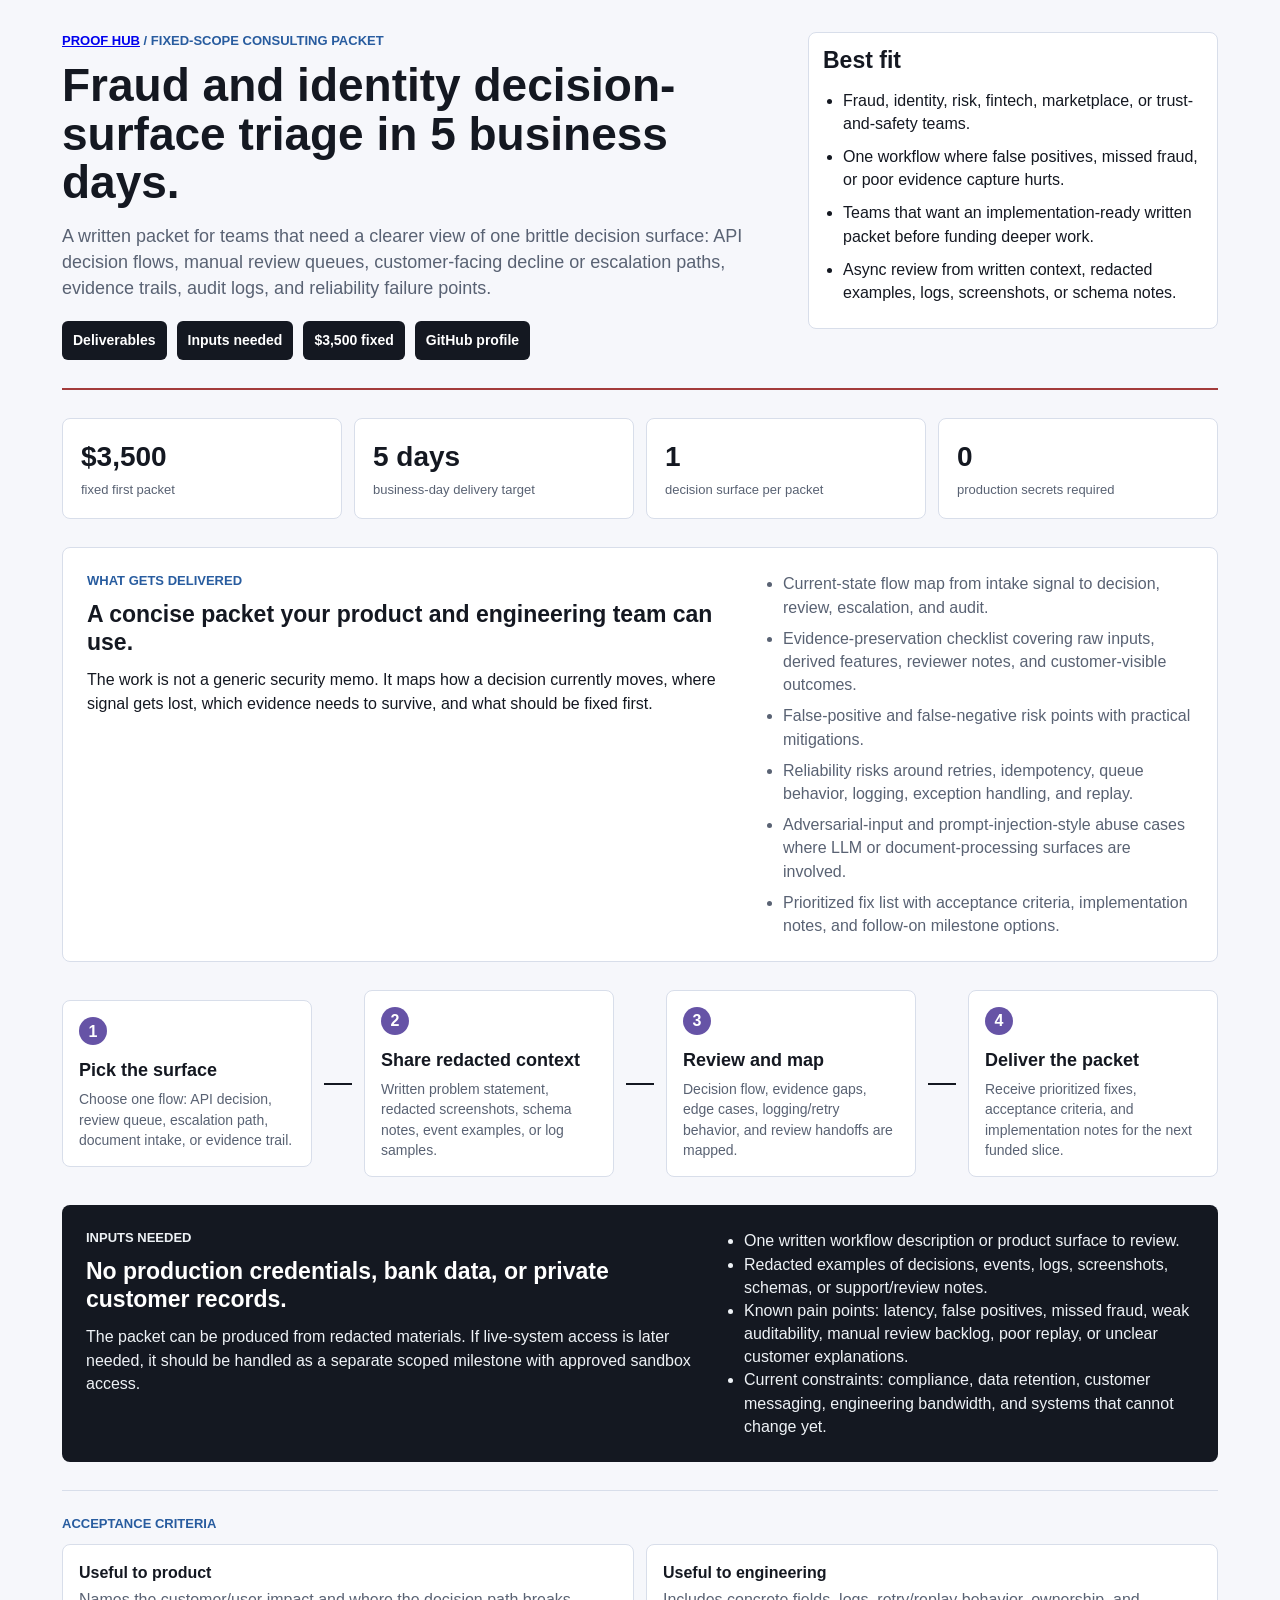
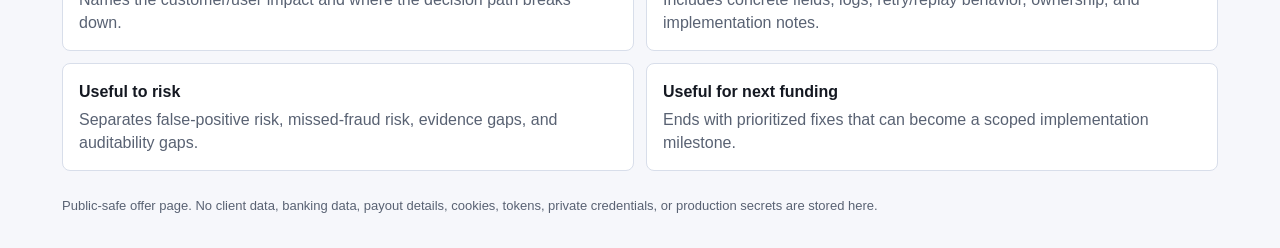
==== fraud-decision-triage.html @ 35e651f3 "Add fraud decision triage offer page" ====
<!doctype html>
<html lang="en">
  <head>
    <meta charset="utf-8">
    <meta name="viewport" content="width=device-width, initial-scale=1">
    <meta
      name="description"
      content="A fixed-scope fraud and identity decision-surface triage packet for API decision flows, review queues, evidence trails, and reliability risks."
    >
    <title>Fraud Decision Surface Triage</title>
    <link rel="stylesheet" href="styles.css">
  </head>
  <body>
    <main class="page">
      <section class="hero security-hero buyer-hero">
        <div class="hero-copy">
          <p class="eyebrow"><a href="index.html">Proof hub</a> / Fixed-scope consulting packet</p>
          <h1>Fraud and identity decision-surface triage in 5 business days.</h1>
          <p class="lead">
            A written packet for teams that need a clearer view of one brittle decision surface:
            API decision flows, manual review queues, customer-facing decline or escalation paths,
            evidence trails, audit logs, and reliability failure points.
          </p>
          <div class="hero-actions" aria-label="Package anchors">
            <a href="#deliverables">Deliverables</a>
            <a href="#inputs">Inputs needed</a>
            <a href="#price">$3,500 fixed</a>
            <a href="https://github.com/adliebe/adliebe">GitHub profile</a>
          </div>
        </div>
        <aside class="visual-proof buyer-aside" aria-label="Best fit">
          <h2>Best fit</h2>
          <ul>
            <li>Fraud, identity, risk, fintech, marketplace, or trust-and-safety teams.</li>
            <li>One workflow where false positives, missed fraud, or poor evidence capture hurts.</li>
            <li>Teams that want an implementation-ready written packet before funding deeper work.</li>
            <li>Async review from written context, redacted examples, logs, screenshots, or schema notes.</li>
          </ul>
        </aside>
      </section>

      <section class="metric-row" aria-label="Package facts" id="price">
        <div>
          <span class="metric">$3,500</span>
          <span class="label">fixed first packet</span>
        </div>
        <div>
          <span class="metric">5 days</span>
          <span class="label">business-day delivery target</span>
        </div>
        <div>
          <span class="metric">1</span>
          <span class="label">decision surface per packet</span>
        </div>
        <div>
          <span class="metric">0</span>
          <span class="label">production secrets required</span>
        </div>
      </section>

      <section class="profile-strip" id="deliverables" aria-label="Deliverables">
        <div>
          <p class="tag">What gets delivered</p>
          <h2>A concise packet your product and engineering team can use.</h2>
          <p>
            The work is not a generic security memo. It maps how a decision currently moves,
            where signal gets lost, which evidence needs to survive, and what should be fixed first.
          </p>
        </div>
        <ul>
          <li>Current-state flow map from intake signal to decision, review, escalation, and audit.</li>
          <li>Evidence-preservation checklist covering raw inputs, derived features, reviewer notes, and customer-visible outcomes.</li>
          <li>False-positive and false-negative risk points with practical mitigations.</li>
          <li>Reliability risks around retries, idempotency, queue behavior, logging, exception handling, and replay.</li>
          <li>Adversarial-input and prompt-injection-style abuse cases where LLM or document-processing surfaces are involved.</li>
          <li>Prioritized fix list with acceptance criteria, implementation notes, and follow-on milestone options.</li>
        </ul>
      </section>

      <section class="workflow" aria-label="Triage workflow">
        <div class="flow-step">
          <span>1</span>
          <strong>Pick the surface</strong>
          <p>Choose one flow: API decision, review queue, escalation path, document intake, or evidence trail.</p>
        </div>
        <div class="flow-line"></div>
        <div class="flow-step">
          <span>2</span>
          <strong>Share redacted context</strong>
          <p>Written problem statement, redacted screenshots, schema notes, event examples, or log samples.</p>
        </div>
        <div class="flow-line"></div>
        <div class="flow-step">
          <span>3</span>
          <strong>Review and map</strong>
          <p>Decision flow, evidence gaps, edge cases, logging/retry behavior, and review handoffs are mapped.</p>
        </div>
        <div class="flow-line"></div>
        <div class="flow-step">
          <span>4</span>
          <strong>Deliver the packet</strong>
          <p>Receive prioritized fixes, acceptance criteria, and implementation notes for the next funded slice.</p>
        </div>
      </section>

      <section class="package-strip" id="inputs" aria-label="Inputs and boundaries">
        <div>
          <p class="tag">Inputs needed</p>
          <h2>No production credentials, bank data, or private customer records.</h2>
          <p>
            The packet can be produced from redacted materials. If live-system access is later needed,
            it should be handled as a separate scoped milestone with approved sandbox access.
          </p>
        </div>
        <ul>
          <li>One written workflow description or product surface to review.</li>
          <li>Redacted examples of decisions, events, logs, screenshots, schemas, or support/review notes.</li>
          <li>Known pain points: latency, false positives, missed fraud, weak auditability, manual review backlog, poor replay, or unclear customer explanations.</li>
          <li>Current constraints: compliance, data retention, customer messaging, engineering bandwidth, and systems that cannot change yet.</li>
        </ul>
      </section>

      <section class="proof-table" aria-label="Acceptance criteria">
        <p class="tag">Acceptance criteria</p>
        <div class="table-grid">
          <p><strong>Useful to product</strong><span>Names the customer/user impact and where the decision path breaks down.</span></p>
          <p><strong>Useful to engineering</strong><span>Includes concrete fields, logs, retry/replay behavior, ownership, and implementation notes.</span></p>
          <p><strong>Useful to risk</strong><span>Separates false-positive risk, missed-fraud risk, evidence gaps, and auditability gaps.</span></p>
          <p><strong>Useful for next funding</strong><span>Ends with prioritized fixes that can become a scoped implementation milestone.</span></p>
        </div>
      </section>

      <footer>
        Public-safe offer page. No client data, banking data, payout details, cookies, tokens, private credentials, or production secrets are stored here.
      </footer>
    </main>
  </body>
</html>
---- styles.css ----
:root {
  --ink: #141821;
  --muted: #596273;
  --line: #d8deea;
  --paper: #f6f7fb;
  --panel: #ffffff;
  --blue: #285c9f;
  --green: #26735b;
  --gold: #a06f1a;
  --red: #a33b3b;
  --violet: #6653a6;
}

* {
  box-sizing: border-box;
}

body {
  margin: 0;
  color: var(--ink);
  background: var(--paper);
  font-family: Arial, Helvetica, sans-serif;
  line-height: 1.45;
  overflow-x: hidden;
}

.page {
  width: 100%;
  max-width: 1220px;
  margin: 0 auto;
  padding: 32px;
  overflow-x: hidden;
}

.hero {
  display: grid;
  grid-template-columns: minmax(0, 1fr) minmax(300px, 410px);
  gap: 30px;
  align-items: stretch;
  padding-bottom: 28px;
  border-bottom: 2px solid var(--ink);
}

.hero > * {
  min-width: 0;
}

.eyebrow,
.tag {
  margin: 0 0 10px;
  color: var(--blue);
  font-size: 13px;
  font-weight: 700;
  letter-spacing: 0;
  text-transform: uppercase;
}

h1,
h2,
p {
  margin-top: 0;
}

h1 {
  max-width: 850px;
  margin-bottom: 16px;
  font-size: 46px;
  line-height: 1.06;
  letter-spacing: 0;
  overflow-wrap: break-word;
}

h2 {
  margin-bottom: 12px;
  font-size: 23px;
  line-height: 1.2;
  letter-spacing: 0;
}

.lead {
  max-width: 760px;
  margin-bottom: 20px;
  color: var(--muted);
  font-size: 18px;
}

.hero-actions {
  display: flex;
  flex-wrap: wrap;
  gap: 10px;
}

.hero-actions a,
.hero-actions span {
  padding: 9px 11px;
  color: white;
  background: var(--ink);
  border-radius: 6px;
  font-size: 14px;
  font-weight: 700;
  text-decoration: none;
}

.buyer-hero {
  align-items: start;
}

.buyer-aside {
  padding: 22px;
}

.buyer-aside h2 {
  margin-bottom: 14px;
}

.buyer-aside ul,
.checkout-list {
  margin: 0;
  padding-left: 20px;
}

.buyer-aside li,
.checkout-list li {
  margin-bottom: 10px;
}

.offer-grid {
  display: grid;
  grid-template-columns: repeat(4, minmax(0, 1fr));
  gap: 18px;
  margin-top: 28px;
}

.proof-card a,
.checkout-list a {
  color: inherit;
  font-weight: 700;
}

.checkout-list {
  columns: 2;
}

.visual-proof {
  width: 100%;
  max-width: 100%;
  min-width: 0;
  margin: 0;
  padding: 14px;
  background: var(--panel);
  border: 1px solid var(--line);
  border-radius: 8px;
  overflow: hidden;
}

.visual-proof img {
  display: block;
  min-width: 0;
  max-width: 100%;
  width: 100%;
  aspect-ratio: 4 / 3;
  object-fit: cover;
  border: 1px solid var(--line);
  border-radius: 6px;
}

.visual-proof figcaption {
  margin-top: 10px;
  color: var(--muted);
  font-size: 12px;
}

.metric-row {
  display: grid;
  grid-template-columns: repeat(4, minmax(0, 1fr));
  gap: 12px;
  margin: 28px 0;
}

.metric-row div {
  padding: 18px;
  background: var(--panel);
  border: 1px solid var(--line);
  border-radius: 8px;
}

.metric {
  display: block;
  font-size: 28px;
  font-weight: 800;
}

.label {
  color: var(--muted);
  font-size: 13px;
}

.proof-grid {
  display: grid;
  grid-template-columns: repeat(3, minmax(0, 1fr));
  gap: 18px;
}

.proof-card {
  min-width: 0;
  min-height: 374px;
  padding: 22px;
  background: var(--panel);
  border: 1px solid var(--line);
  border-radius: 8px;
}

.proof-card p {
  color: var(--muted);
}

.finance-card {
  border-top: 6px solid var(--gold);
}

.platform-card {
  border-top: 6px solid var(--blue);
}

.workflow-card {
  border-top: 6px solid var(--green);
}

.security-card {
  border-top: 6px solid var(--red);
}

.api-card {
  border-top: 6px solid var(--violet);
}

.security-hero {
  border-bottom-color: var(--red);
}

dl {
  margin: 24px 0 0;
}

dl div {
  display: flex;
  justify-content: space-between;
  gap: 16px;
  padding: 10px 0;
  border-top: 1px solid var(--line);
}

dt {
  color: var(--muted);
}

dd {
  margin: 0;
  font-weight: 800;
  text-align: right;
}

.workflow {
  display: grid;
  grid-template-columns: 1fr 28px 1fr 28px 1fr 28px 1fr;
  gap: 12px;
  align-items: center;
  margin: 28px 0;
}

.flow-step {
  min-height: 142px;
  padding: 16px;
  background: var(--panel);
  border: 1px solid var(--line);
  border-radius: 8px;
}

.flow-step span {
  display: inline-grid;
  width: 28px;
  height: 28px;
  place-items: center;
  margin-bottom: 12px;
  color: white;
  background: var(--violet);
  border-radius: 50%;
  font-weight: 700;
}

.flow-step strong {
  display: block;
  margin-bottom: 6px;
  font-size: 18px;
}

.flow-step p {
  margin-bottom: 0;
  color: var(--muted);
  font-size: 14px;
}

.flow-line {
  height: 2px;
  background: var(--ink);
}

.package-strip {
  display: grid;
  grid-template-columns: minmax(0, 1fr) 470px;
  gap: 24px;
  margin-top: 28px;
  padding: 24px;
  color: white;
  background: var(--ink);
  border-radius: 8px;
}

.profile-strip {
  display: grid;
  grid-template-columns: minmax(0, 1fr) 430px;
  gap: 24px;
  margin: 28px 0;
  padding: 24px;
  background: #ffffff;
  border: 1px solid var(--line);
  border-radius: 8px;
}

.profile-strip p {
  max-width: 760px;
}

.profile-strip ul {
  margin: 0;
  padding-left: 20px;
  color: var(--muted);
}

.profile-strip li + li {
  margin-top: 8px;
}

.package-strip p,
.package-strip li {
  color: #eef2f6;
}

.package-strip ul {
  margin: 0;
  padding-left: 20px;
}

.proof-table {
  margin-top: 28px;
  padding-top: 24px;
  border-top: 1px solid var(--line);
}

.tutorial-strip {
  display: grid;
  grid-template-columns: minmax(0, 0.9fr) minmax(360px, 1.1fr);
  gap: 22px;
  margin: 28px 0;
  padding: 24px;
  background: var(--panel);
  border: 1px solid var(--line);
  border-radius: 8px;
}

.tutorial-list {
  display: grid;
  gap: 10px;
}

.tutorial-list a {
  display: block;
  padding: 14px;
  color: var(--ink);
  text-decoration: none;
  border: 1px solid var(--line);
  border-radius: 8px;
}

.tutorial-list strong,
.tutorial-list span {
  display: block;
}

.tutorial-list span {
  margin-top: 4px;
  color: var(--muted);
}

.tutorial-page {
  max-width: 920px;
}

.tutorial-page .eyebrow a {
  color: var(--blue);
}

.tutorial-steps {
  display: grid;
  gap: 16px;
}

.tutorial-steps article {
  padding: 20px;
  background: var(--panel);
  border: 1px solid var(--line);
  border-radius: 8px;
}

.tutorial-steps pre {
  margin: 0;
  padding: 14px;
  overflow-x: auto;
  background: #eef2f6;
  border: 1px solid var(--line);
  border-radius: 6px;
}

.table-grid {
  display: grid;
  grid-template-columns: repeat(2, minmax(0, 1fr));
  gap: 12px;
}

.table-grid p {
  margin: 0;
  padding: 16px;
  background: var(--panel);
  border: 1px solid var(--line);
  border-radius: 8px;
}

.table-grid strong {
  display: block;
  margin-bottom: 4px;
}

.table-grid span {
  color: var(--muted);
}

footer {
  margin-top: 26px;
  color: var(--muted);
  font-size: 13px;
}

@media (max-width: 920px) {
  .page {
    padding: 20px;
  }

  .hero,
  .proof-grid,
  .offer-grid,
  .metric-row,
  .profile-strip,
  .package-strip,
  .tutorial-strip,
  .table-grid {
    grid-template-columns: 1fr;
  }

  .checkout-list {
    columns: 1;
  }

  h1 {
    font-size: 34px;
  }

  .workflow {
    grid-template-columns: 1fr;
  }

  .flow-line {
    display: none;
  }
}

@media (max-width: 520px) {
  .page {
    max-width: 390px;
    margin: 0;
    padding: 20px;
  }

  h1 {
    font-size: 28px;
    overflow-wrap: anywhere;
  }

  h2 {
    font-size: 21px;
  }

  .lead {
    font-size: 16px;
  }

  .hero-actions a {
    max-width: 100%;
  }

  .visual-proof {
    max-width: calc(100vw - 40px);
  }
}
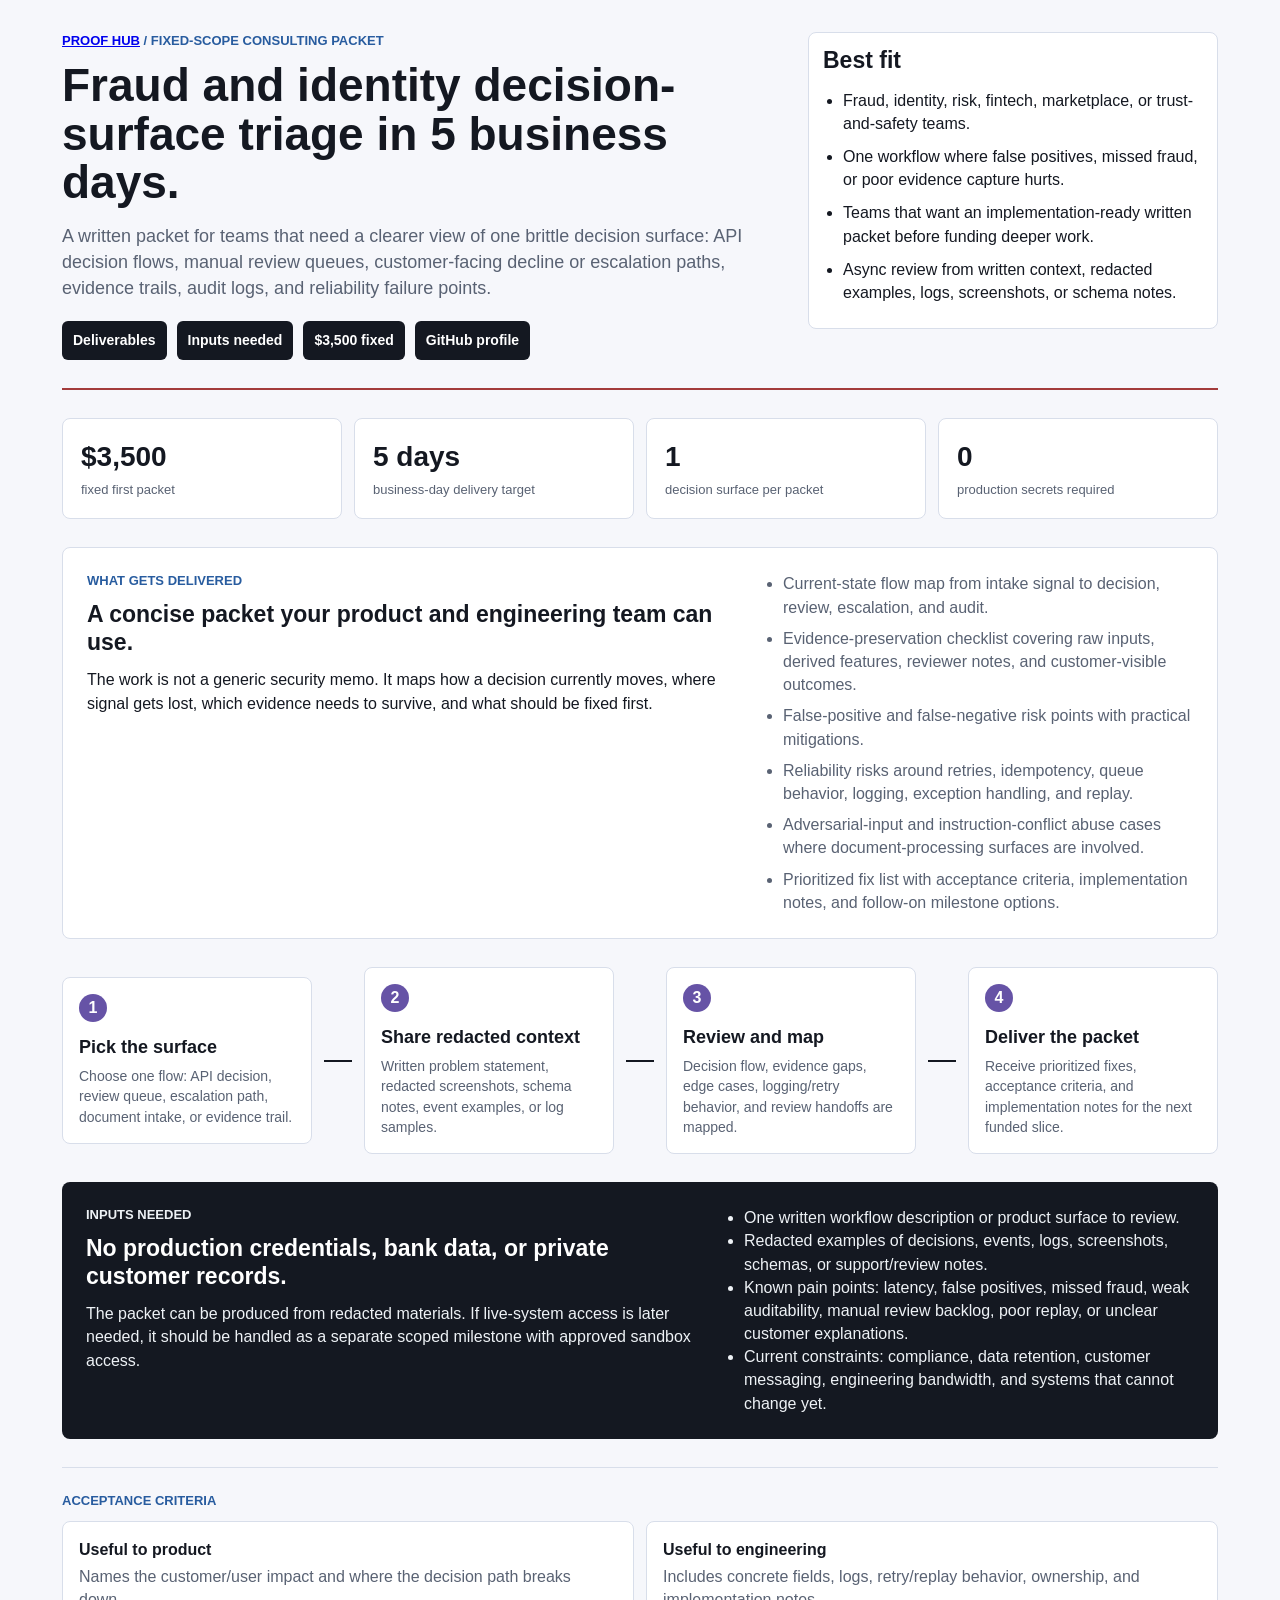
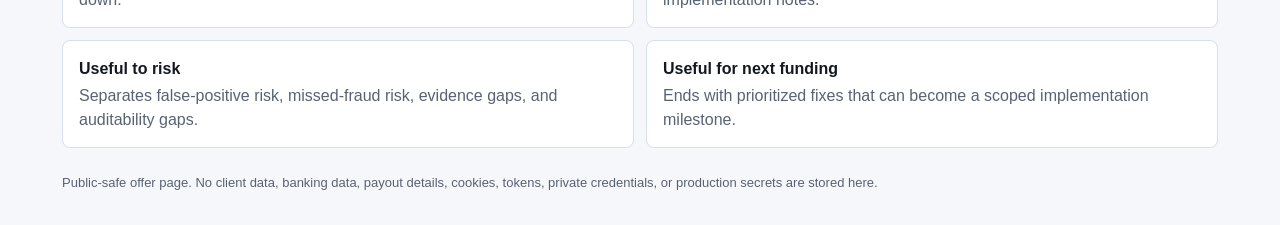
==== commit 13c55c06: "Remove public process-risk wording" ====
--- a/fraud-decision-triage.html
+++ b/fraud-decision-triage.html
@@ -72,7 +72,7 @@
           <li>Evidence-preservation checklist covering raw inputs, derived features, reviewer notes, and customer-visible outcomes.</li>
           <li>False-positive and false-negative risk points with practical mitigations.</li>
           <li>Reliability risks around retries, idempotency, queue behavior, logging, exception handling, and replay.</li>
-          <li>Adversarial-input and prompt-injection-style abuse cases where LLM or document-processing surfaces are involved.</li>
+          <li>Adversarial-input and instruction-conflict abuse cases where document-processing surfaces are involved.</li>
           <li>Prioritized fix list with acceptance criteria, implementation notes, and follow-on milestone options.</li>
         </ul>
       </section>
--- a/styles.css
+++ b/styles.css
@@ -177,6 +177,100 @@
   margin: 28px 0;
 }
 
+.catalog-strip {
+  display: grid;
+  grid-template-columns: minmax(0, 1fr) minmax(300px, 470px);
+  gap: 20px;
+  align-items: center;
+  margin: 28px 0;
+  padding: 22px;
+  background: var(--panel);
+  border: 1px solid var(--line);
+  border-radius: 8px;
+}
+
+.starter-strip {
+  display: grid;
+  grid-template-columns: minmax(0, 0.9fr) minmax(420px, 1.1fr);
+  gap: 22px;
+  align-items: stretch;
+  margin: 28px 0;
+  padding: 22px;
+  background: #ffffff;
+  border: 1px solid var(--line);
+  border-left: 6px solid var(--green);
+  border-radius: 8px;
+}
+
+.starter-strip p {
+  color: var(--muted);
+}
+
+.starter-grid {
+  display: grid;
+  grid-template-columns: repeat(4, minmax(0, 1fr));
+  gap: 12px;
+}
+
+.starter-grid article {
+  min-height: 150px;
+  padding: 16px;
+  background: var(--paper);
+  border: 1px solid var(--line);
+  border-radius: 8px;
+}
+
+.starter-grid strong,
+.starter-grid span {
+  display: block;
+}
+
+.starter-grid strong {
+  margin-bottom: 6px;
+  font-size: 28px;
+}
+
+.starter-grid span {
+  margin-bottom: 8px;
+  font-weight: 800;
+}
+
+.starter-grid p {
+  margin-bottom: 0;
+  font-size: 14px;
+}
+
+.catalog-strip p {
+  margin-bottom: 0;
+  color: var(--muted);
+}
+
+.catalog-actions {
+  display: grid;
+  gap: 10px;
+}
+
+.catalog-actions a {
+  display: grid;
+  gap: 3px;
+  padding: 14px;
+  color: var(--ink);
+  background: var(--paper);
+  border: 1px solid var(--line);
+  border-radius: 8px;
+  text-decoration: none;
+}
+
+.catalog-actions strong {
+  font-size: 15px;
+}
+
+.catalog-actions span {
+  color: var(--green);
+  font-size: 13px;
+  font-weight: 800;
+}
+
 .metric-row div {
   padding: 18px;
   background: var(--panel);
@@ -459,6 +553,8 @@
   .proof-grid,
   .offer-grid,
   .metric-row,
+  .starter-strip,
+  .catalog-strip,
   .profile-strip,
   .package-strip,
   .tutorial-strip,
@@ -466,6 +562,10 @@
     grid-template-columns: 1fr;
   }
 
+  .starter-grid {
+    grid-template-columns: 1fr;
+  }
+
   .checkout-list {
     columns: 1;
   }
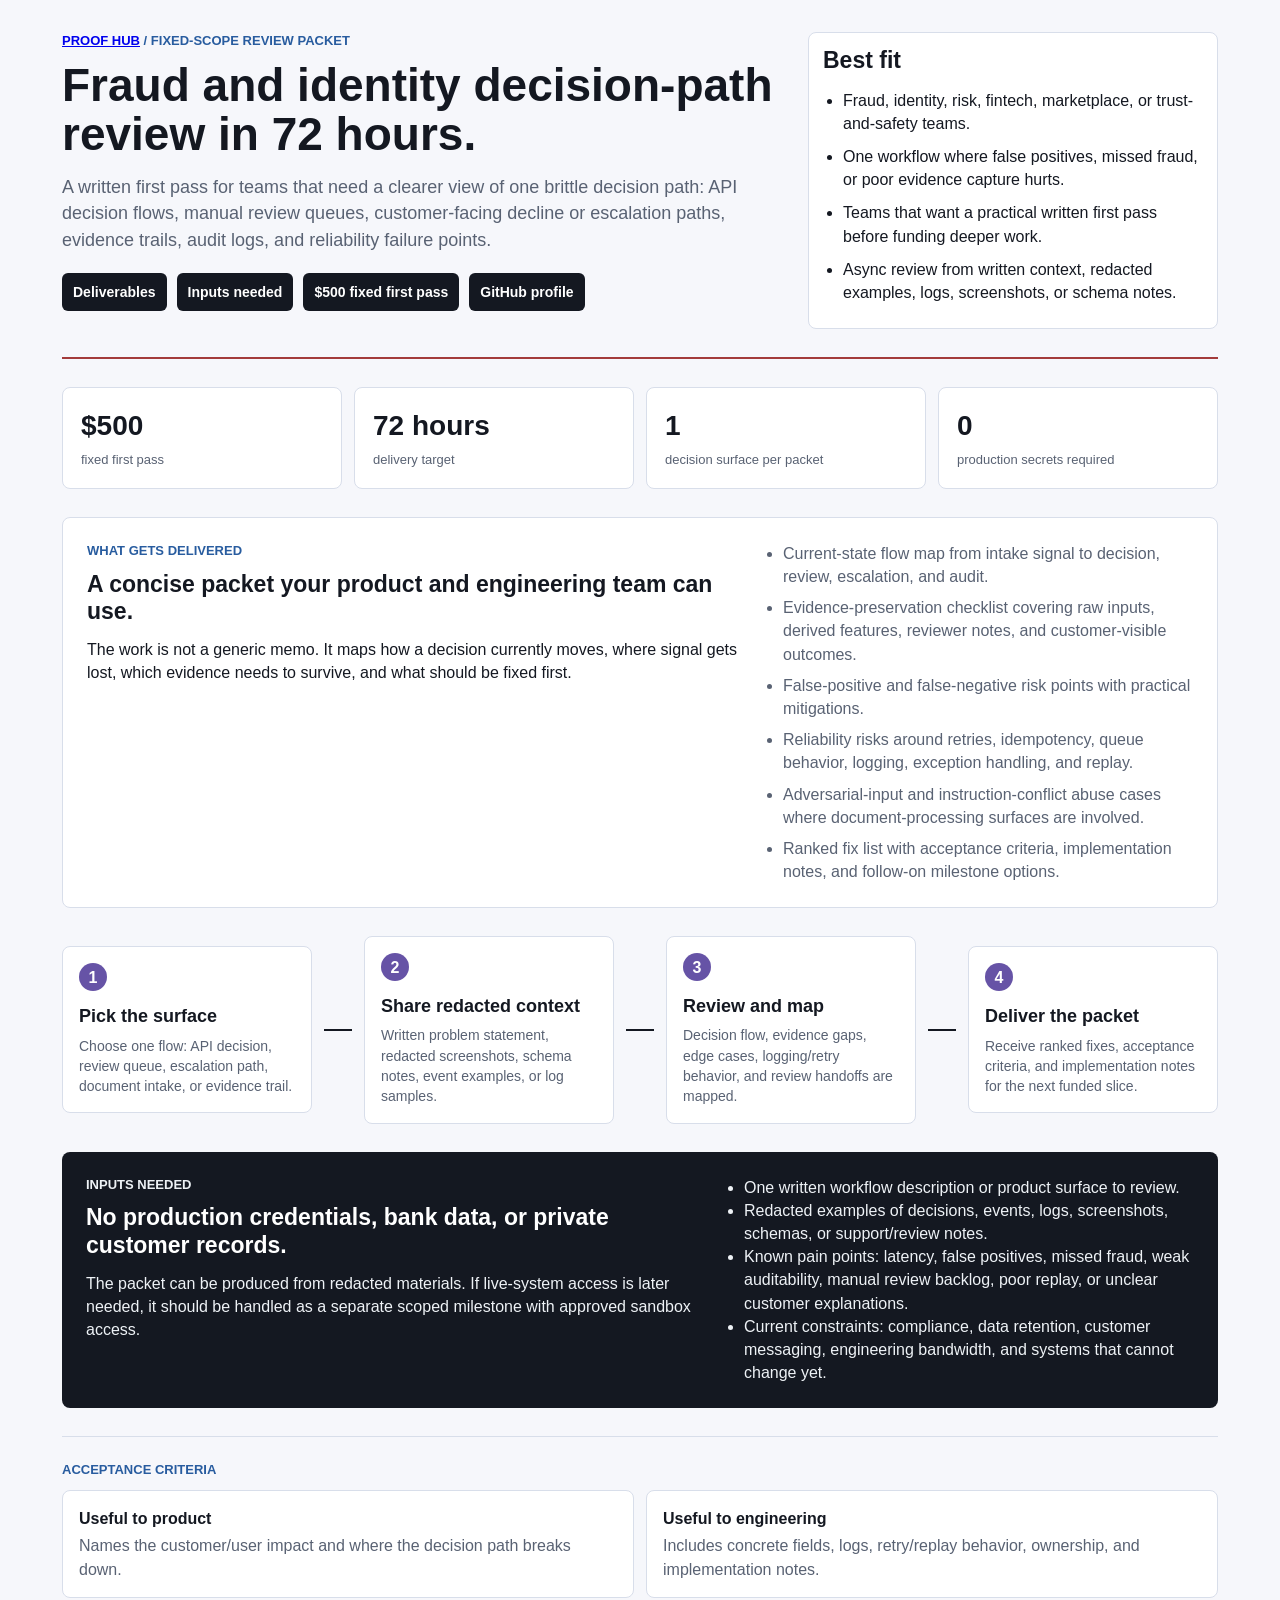
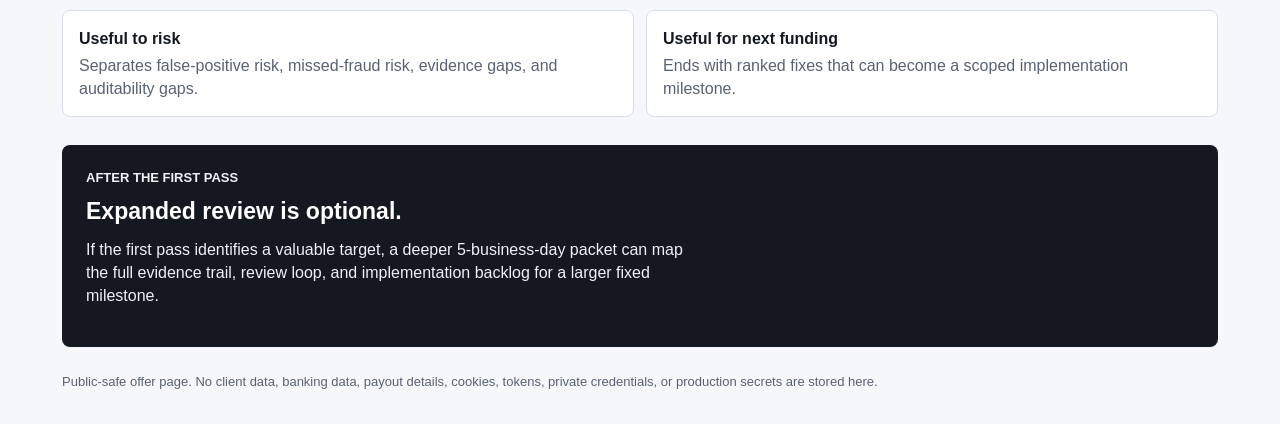
==== commit a4e3b127: "Lower friction fraud decision review route" ====
--- a/fraud-decision-triage.html
+++ b/fraud-decision-triage.html
@@ -5,7 +5,7 @@
     <meta name="viewport" content="width=device-width, initial-scale=1">
     <meta
       name="description"
-      content="A fixed-scope fraud and identity decision-surface triage packet for API decision flows, review queues, evidence trails, and reliability risks."
+      content="A fixed-scope fraud and identity decision-path review for API decisions, review queues, evidence trails, and reliability risks."
     >
     <title>Fraud Decision Surface Triage</title>
     <link rel="stylesheet" href="styles.css">
@@ -14,17 +14,17 @@
     <main class="page">
       <section class="hero security-hero buyer-hero">
         <div class="hero-copy">
-          <p class="eyebrow"><a href="index.html">Proof hub</a> / Fixed-scope consulting packet</p>
-          <h1>Fraud and identity decision-surface triage in 5 business days.</h1>
+          <p class="eyebrow"><a href="index.html">Proof hub</a> / Fixed-scope review packet</p>
+          <h1>Fraud and identity decision-path review in 72 hours.</h1>
           <p class="lead">
-            A written packet for teams that need a clearer view of one brittle decision surface:
+            A written first pass for teams that need a clearer view of one brittle decision path:
             API decision flows, manual review queues, customer-facing decline or escalation paths,
             evidence trails, audit logs, and reliability failure points.
           </p>
           <div class="hero-actions" aria-label="Package anchors">
             <a href="#deliverables">Deliverables</a>
             <a href="#inputs">Inputs needed</a>
-            <a href="#price">$3,500 fixed</a>
+            <a href="#price">$500 fixed first pass</a>
             <a href="https://github.com/adliebe/adliebe">GitHub profile</a>
           </div>
         </div>
@@ -33,7 +33,7 @@
           <ul>
             <li>Fraud, identity, risk, fintech, marketplace, or trust-and-safety teams.</li>
             <li>One workflow where false positives, missed fraud, or poor evidence capture hurts.</li>
-            <li>Teams that want an implementation-ready written packet before funding deeper work.</li>
+            <li>Teams that want a practical written first pass before funding deeper work.</li>
             <li>Async review from written context, redacted examples, logs, screenshots, or schema notes.</li>
           </ul>
         </aside>
@@ -41,12 +41,12 @@
 
       <section class="metric-row" aria-label="Package facts" id="price">
         <div>
-          <span class="metric">$3,500</span>
-          <span class="label">fixed first packet</span>
+          <span class="metric">$500</span>
+          <span class="label">fixed first pass</span>
         </div>
         <div>
-          <span class="metric">5 days</span>
-          <span class="label">business-day delivery target</span>
+          <span class="metric">72 hours</span>
+          <span class="label">delivery target</span>
         </div>
         <div>
           <span class="metric">1</span>
@@ -63,7 +63,7 @@
           <p class="tag">What gets delivered</p>
           <h2>A concise packet your product and engineering team can use.</h2>
           <p>
-            The work is not a generic security memo. It maps how a decision currently moves,
+            The work is not a generic memo. It maps how a decision currently moves,
             where signal gets lost, which evidence needs to survive, and what should be fixed first.
           </p>
         </div>
@@ -73,7 +73,7 @@
           <li>False-positive and false-negative risk points with practical mitigations.</li>
           <li>Reliability risks around retries, idempotency, queue behavior, logging, exception handling, and replay.</li>
           <li>Adversarial-input and instruction-conflict abuse cases where document-processing surfaces are involved.</li>
-          <li>Prioritized fix list with acceptance criteria, implementation notes, and follow-on milestone options.</li>
+          <li>Ranked fix list with acceptance criteria, implementation notes, and follow-on milestone options.</li>
         </ul>
       </section>
 
@@ -99,7 +99,7 @@
         <div class="flow-step">
           <span>4</span>
           <strong>Deliver the packet</strong>
-          <p>Receive prioritized fixes, acceptance criteria, and implementation notes for the next funded slice.</p>
+          <p>Receive ranked fixes, acceptance criteria, and implementation notes for the next funded slice.</p>
         </div>
       </section>
 
@@ -126,7 +126,18 @@
           <p><strong>Useful to product</strong><span>Names the customer/user impact and where the decision path breaks down.</span></p>
           <p><strong>Useful to engineering</strong><span>Includes concrete fields, logs, retry/replay behavior, ownership, and implementation notes.</span></p>
           <p><strong>Useful to risk</strong><span>Separates false-positive risk, missed-fraud risk, evidence gaps, and auditability gaps.</span></p>
-          <p><strong>Useful for next funding</strong><span>Ends with prioritized fixes that can become a scoped implementation milestone.</span></p>
+          <p><strong>Useful for next funding</strong><span>Ends with ranked fixes that can become a scoped implementation milestone.</span></p>
+        </div>
+      </section>
+
+      <section class="package-strip" aria-label="Expansion option">
+        <div>
+          <p class="tag">After the first pass</p>
+          <h2>Expanded review is optional.</h2>
+          <p>
+            If the first pass identifies a valuable target, a deeper 5-business-day packet can map the
+            full evidence trail, review loop, and implementation backlog for a larger fixed milestone.
+          </p>
         </div>
       </section>
 
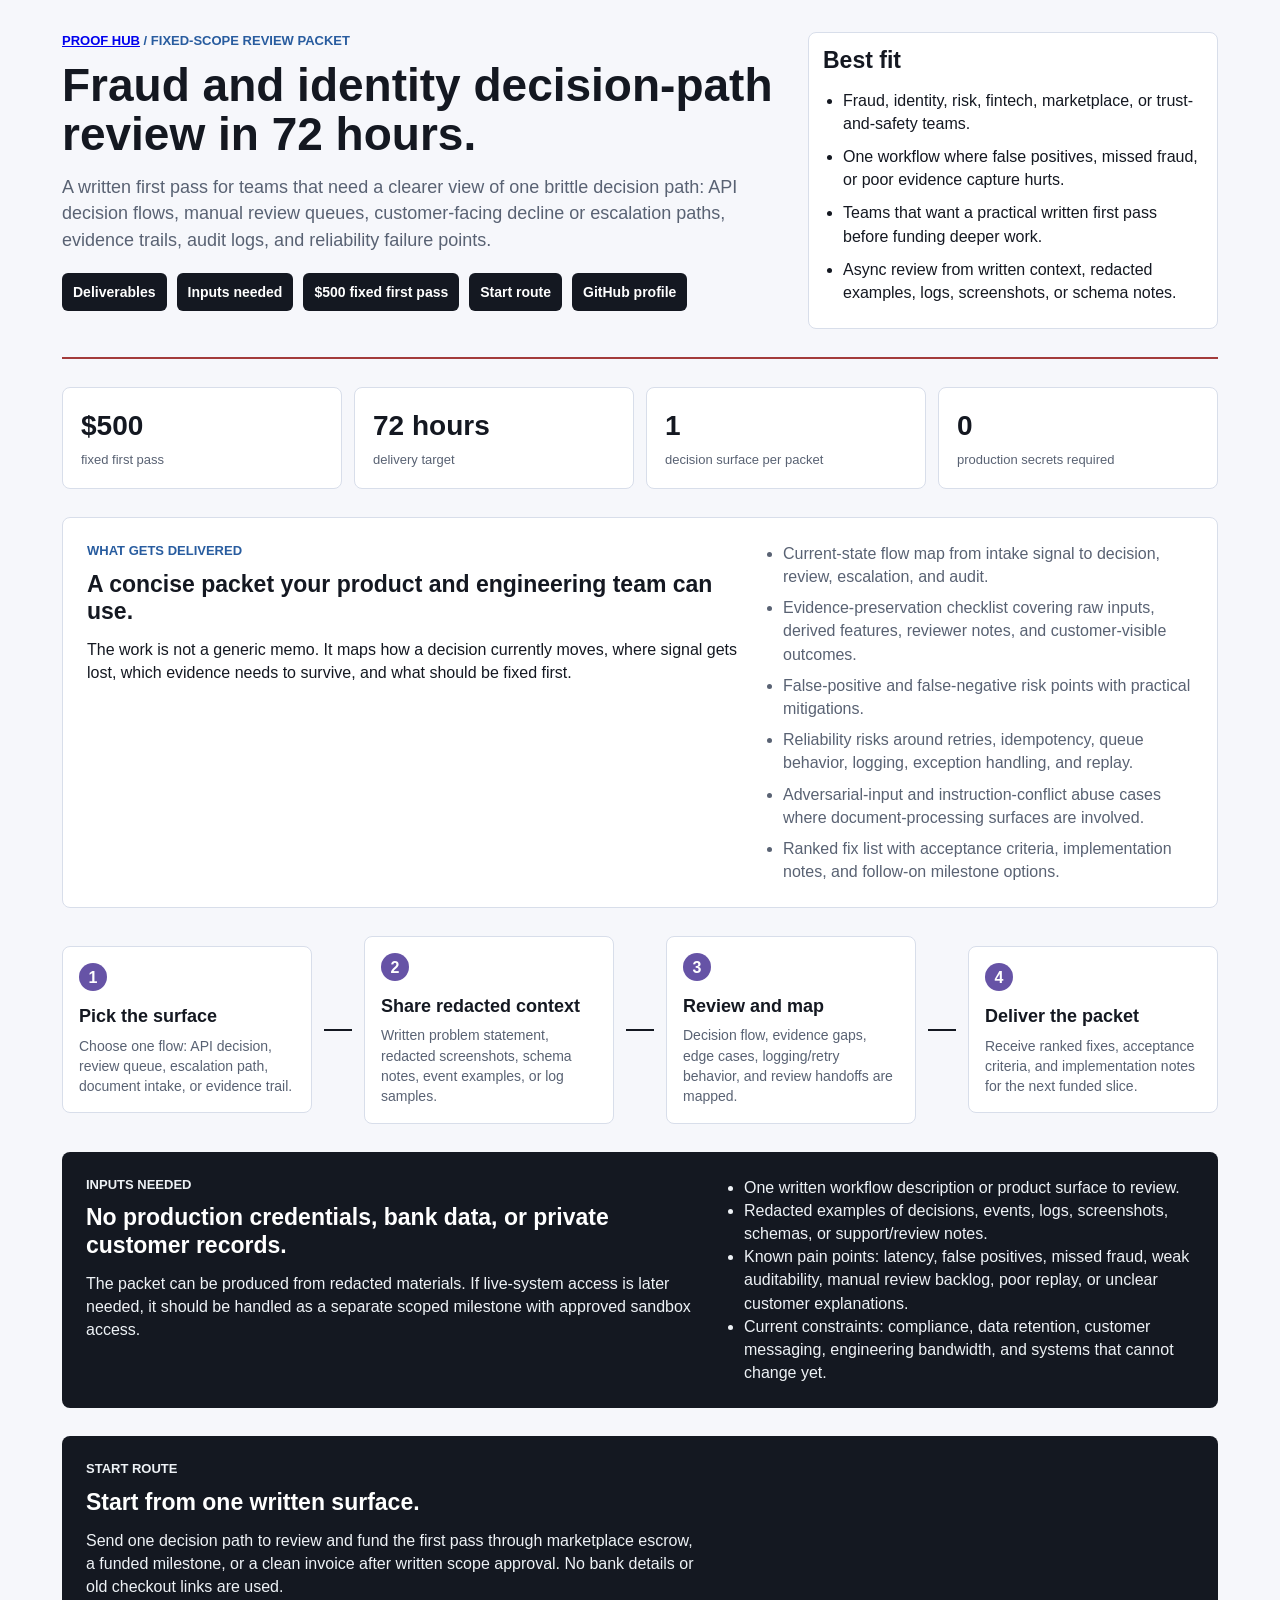
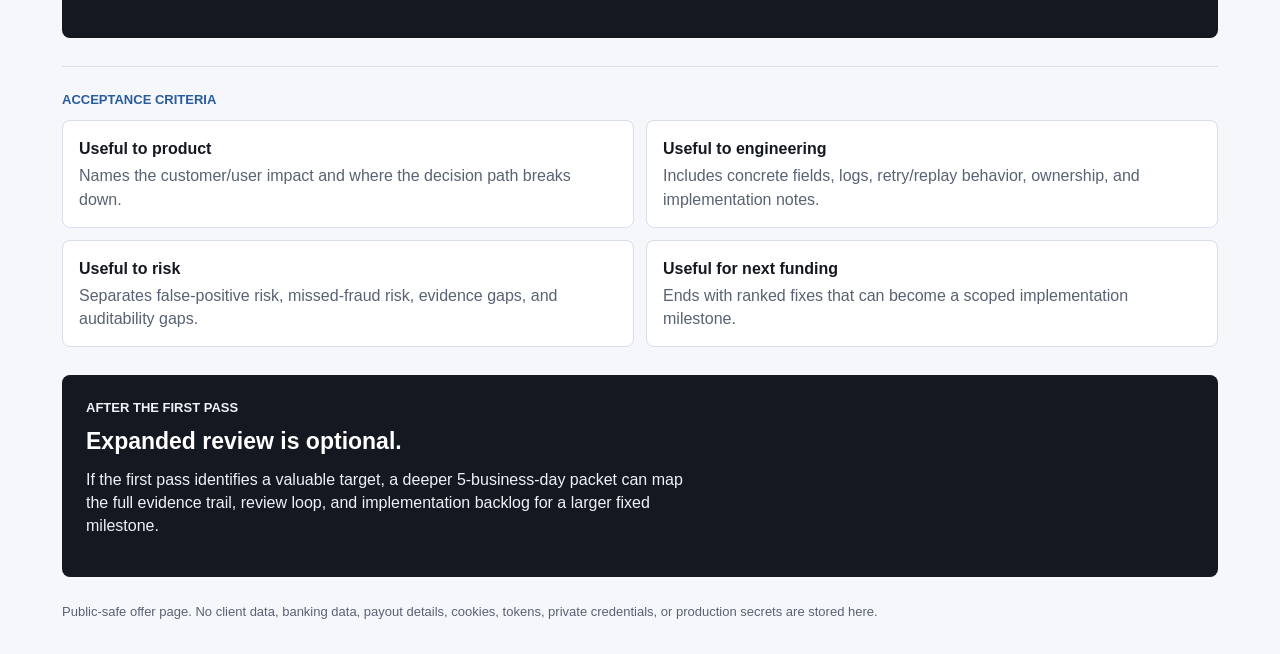
==== commit 52e40123: "Add start route to fraud review page" ====
--- a/fraud-decision-triage.html
+++ b/fraud-decision-triage.html
@@ -25,6 +25,7 @@
             <a href="#deliverables">Deliverables</a>
             <a href="#inputs">Inputs needed</a>
             <a href="#price">$500 fixed first pass</a>
+            <a href="#start">Start route</a>
             <a href="https://github.com/adliebe/adliebe">GitHub profile</a>
           </div>
         </div>
@@ -120,6 +121,18 @@
         </ul>
       </section>
 
+      <section class="package-strip" id="start" aria-label="Start route">
+        <div>
+          <p class="tag">Start route</p>
+          <h2>Start from one written surface.</h2>
+          <p>
+            Send one decision path to review and fund the first pass through marketplace escrow,
+            a funded milestone, or a clean invoice after written scope approval. No bank details
+            or old checkout links are used.
+          </p>
+        </div>
+      </section>
+
       <section class="proof-table" aria-label="Acceptance criteria">
         <p class="tag">Acceptance criteria</p>
         <div class="table-grid">
